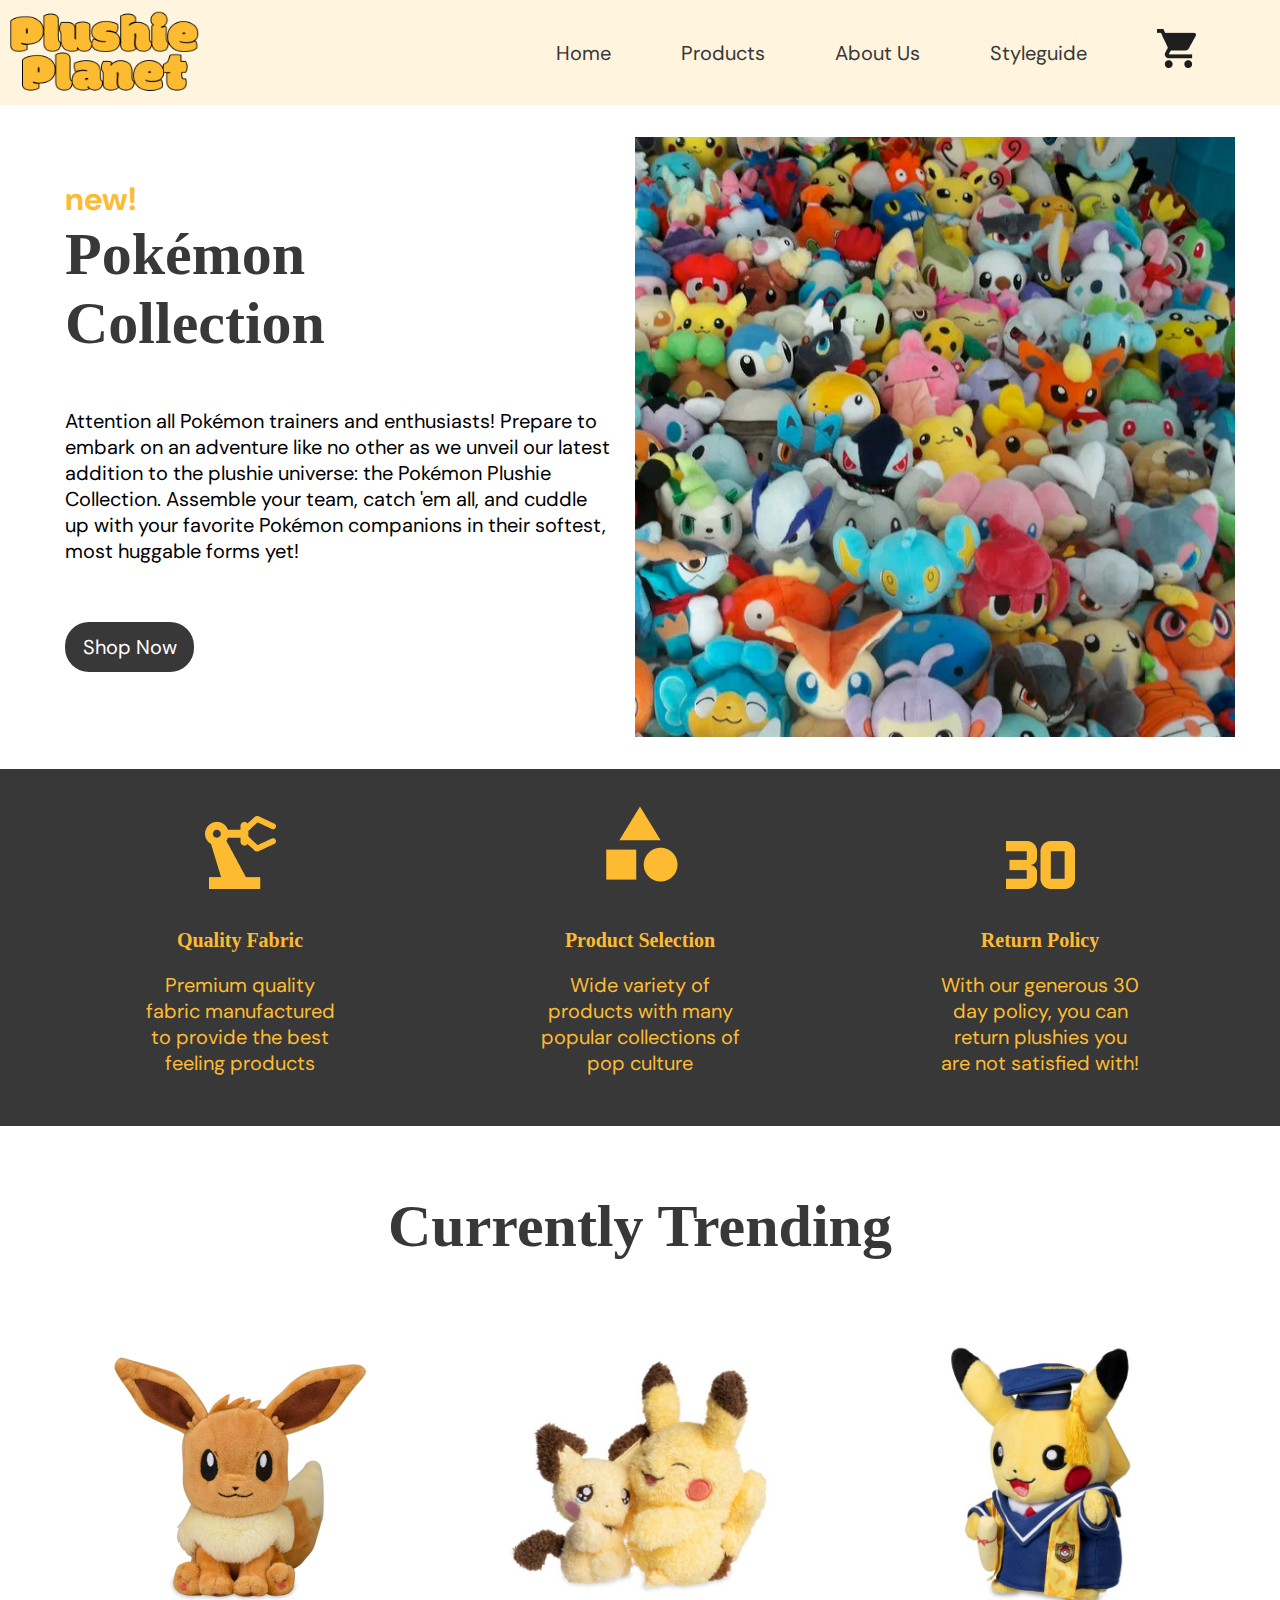
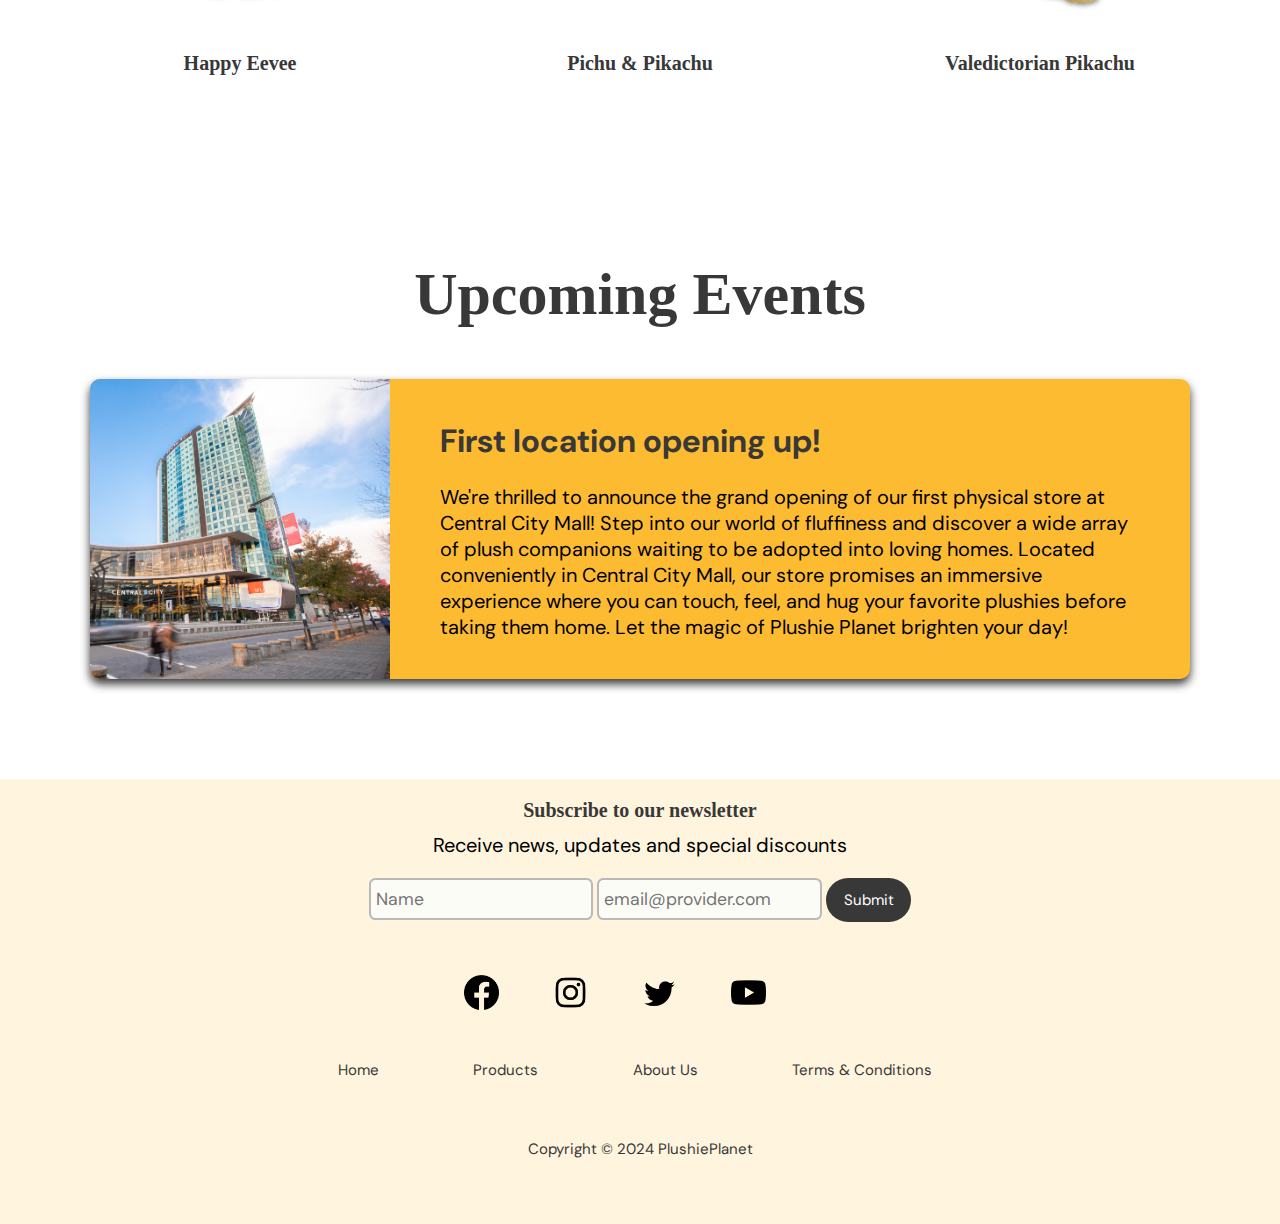
==== index.html @ fab2330e "About Page done" ====
<!DOCTYPE html>
<html lang="en">

  <head>
    <meta charset="UTF-8">
    <title>Plushie Planet</title>
    <link rel="stylesheet" href="css/styles.css">
    <link rel="preconnect" href="https://fonts.googleapis.com">
    <link rel="preconnect" href="https://fonts.gstatic.com" crossorigin>
    <link href="https://fonts.googleapis.com/css2?family=DM+Sans:ital,opsz,wght@0,9..40,100..1000;1,9..40,100..1000&display=swap" rel="stylesheet">

  </head>


  <body>
    <header>
        <nav>
          <img src="img/logo.png" style="width: 190px; height: 85px;" alt="logo" class="logo">
          <a href="index.html">Home</a>
          <a href="product.html">Products</a>
          <a href="about.html">About Us</a>
          <a href="Styleguide/index.html" target="_blank">Styleguide</a>
          <a href="cart.html"> <img src="img/cartimg.png" alt="cart"> </a>

          </nav>

    </header>

    <div class="banner">
      <div class="banner-text">
        <h1>new!</h1>
        <h2>Pokémon Collection</h2>
        <p>Attention all Pokémon trainers and enthusiasts! Prepare to embark 
            on an adventure like no other as we unveil our latest addition to 
            the plushie universe: the Pokémon Plushie Collection. Assemble your team, 
            catch 'em all, and cuddle up with your favorite Pokémon companions in 
            their softest, most huggable forms yet!</p>
        
        <a href="product.html"> Shop Now</a>
        </div>
        <img src="img/pokemon.jpg" style="width: 600px; height: 600px; object-fit: cover;object-position: 100%;" alt= "collection of plushies">
      </div>
      
      <div class="statistics">

        <div class="stat-text">
          <img src="img/machine.png" alt="machine silhouette">
          <h3> Quality Fabric </h3>
          <p>Premium quality fabric manufactured to provide the best feeling products</p>
        </div>

        <div class="stat-text">
          <img src="img/shapes.png" alt="shapes">
          <h3> Product Selection </h3>
          <p>Wide variety of products with many popular collections of pop culture</p>
        </div>

        <div class="stat-text">
          <img src="img/number.png" alt="number 30">
          <h3> Return Policy </h3>
          <p>With our generous 30 day policy, you can return plushies you are not satisfied with!</p>
        </div>

      </div>

      <div class="trend-section">
        <h2>Currently Trending</h2>
      
      <div class="trending">

        <div class="trend-prod">
          <a href=""><img src="img/P1.jpg" alt="eve plushie" style="height: 300px; width: 300px;object-fit: cover;object-position: 100%;"></a>
          <h3>Happy Eevee</h3>
        </div>

        <div class="trend-prod">
          <a href=""><img src="img/P2.jpg" alt="pikachu plushie" style="height: 300px; width: 300px;object-fit: cover;object-position: 100%;"></a>
          <h3>Pichu & Pikachu</h3>
        </div>

        <div class="trend-prod">
          <a href=""><img src="img/P3.jpg" alt="grad pika plushie" style="height: 300px; width: 300px;object-fit: cover;object-position: 100%;"></a>
          <h3>Valedictorian Pikachu</h3>
        </div>
      </div>
      </div>

      <div class="events">

        <h2>Upcoming Events</h2>

        <div class="events-section">

          <div class="event-col1">
            <img src="img/mall.jpg" alt="mall image" style="height: 300px; width: 300px; object-fit: cover;object-position: 100%;">
          </div>

          <div class="event-col2">
            <h1>First location opening up!</h1>
            <p>We're thrilled to announce the grand opening of our first physical store at Central City Mall!
               Step into our world of fluffiness and discover a wide array of plush companions waiting to be 
               adopted into loving homes. Located conveniently in Central City Mall, our store promises an 
               immersive experience where you can touch, feel, and hug your favorite plushies before taking 
               them home. Let the magic of Plushie Planet brighten your day!</p>
          </div>

      </div>

      </div>
      

      <div class="subscription">

        <div class="subscription-box">
          <div class="newsletter-headline">
            <h3>Subscribe to our newsletter</h3>
          </div>
          <div class="newsletter-subtitle">
            <p>Receive news, updates and special discounts</p>
          </div>
          <form>
            <input class="newsletter-input" type="text" placeholder="Name">
            <input class="newsletter-input newsletter-input-email" type="email" placeholder="email@provider.com">
            <a class="submit" href="#"> Submit</a>
          </form>
        </div>

      </div>

      <footer>
        <div class="footer">
          <div class="row">
          <a href="#"> <img src="img/facebook.png" alt="facebook icon" style="height: 35px; width: 35px;"> </a>
          <a href="#"> <img src="img/instagram.png" alt="instagram icon" style="height: 35px; width: 35px;"> </a>
          <a href="#"> <img src="img/twitter.png" alt="twitter icon" style="height: 35px; width: 35px;"> </a>
          <a href="#"> <img src="img/youtube.png" alt="youtube icon" style="height: 35px; width: 35px;"> </a>
          </div>
          
          <div class="row">
          <ul>
          <li><a href="index.html">Home</a></li>
          <li><a href="product.html">Products</a></li>
          <li><a href="about.html">About Us</a></li>
          <li><a href="#">Terms & Conditions</a></li>
          </ul>
          </div>
          
          <div class="row">
          <p>Copyright © 2024 PlushiePlanet</p>
          </div>
          </div>
      </footer>

  </body>  
</html>
---- css/styles.css ----
* {
    box-sizing: border-box;
  }

body {
    font-family: 'DM Sans', sans-serif;
    background-color: #ffffff;
    color: #000000;
    font-weight: regular;
    margin: auto;
    overflow-x: hidden;
  }

  html{
    scroll-behavior: smooth;
  }
  
nav{
    background-color: #FFF4DD;
    display: flex;
    flex-direction: row;
    align-items: center;
    padding: 10px;
}

.logo{
    margin-right: auto;
}

nav a{
    font-family: "DM Sans";
    font-size: 20px;
    text-decoration: none;
    color: #383838;
    padding-right: 70px;
}


nav a:hover{
    font-family: "DM Sans";
    font-size: 20px;
    text-decoration: none;
    color: #000000;
    text-decoration: underline;
    padding-right: 70px;
}

/* LANDING PAGE*/

h1{
    font-family: "DM Sans";
    color: #FDBB31;
}

h2{
    font-family: "Neue Montreal";
    font-size: 60px;
    color: #383838;
}

p{
    font-family: "DM Sans";
    font-size: 20px;
}

.banner{
    display: flex;
    justify-content: center;
    padding-top: 2rem;
    padding-bottom: 2rem;
}

.banner a{
    font-family: "DM Sans";
    font-size: 20px;
    text-decoration: none;
    color: #ffffff;
    background-color: #383838;
    padding: 0.75rem 1.1rem;
    border-radius: 1.5rem;
    transition: background-color 0.35s;
}

.banner a:hover, .banner a:focus{
    color:#383838;
    background-color: #FDBB31;
}

.banner p{
    max-width: 550px;
    padding-bottom: 50px;
}

.banner h1{
    margin-bottom: 0px;
}

.banner h2{
    max-width: 200px;
    margin-top: 0px;
}

.banner-text{
    margin: 20px;
}

/* STATISTICS */

.statistics{
    background-color: #383838;
    display: flex;
    justify-content: center;
    align-items: baseline;
    padding: 20px;
}

.statistics h3{
    font-family: "Neue Montreal";
    font-size: 20px;
    color: #FDBB31;
    text-align: center;
    padding-top: 20px;
}

.stat-text{
    justify-content: center;
    text-align: center; 
    padding-left: 100px;
    padding-right: 100px;
    padding-top: 10px;
    padding-bottom: 10px;
}

.stat-text img {
    display: block; 
    margin: auto; 
}

.statistics p{
    text-align: center;
    max-width: 200px;
    color: #FDBB31;
}

/* TRENDING PAGE */

h3{
    font-family: "Neue Montreal";
    font-size: 20px;
    color: #383838;
}

.trend-section {
    display: flex;
    flex-direction: column;
    align-items: center;
    padding-top: 1rem;
  }
  
  .trending {
    display: flex;
    justify-content: center;
    gap: 100px; 
    padding-top: 1rem;
    padding-bottom:100px;
  }
  
  .trend-prod {
    text-align: center;
    padding-bottom: 1rem;
  }

  /* EVENTS */

  .events {
    display: flex;
    flex-direction: column;
    align-items: center;
    padding-bottom: 100px;

  }

  .events-section{
    display: flex;
    flex-direction: row;
    background-color:#FDBB31;
    box-shadow: 0 5px 10px 0 #383838;
    border-radius: 10px;
    overflow:hidden;
  }

  .events h1{
    color: #383838;
  }

  .events p{
    max-width: 700px;
  }

  .event-col1{
    align-self: center;
    height: 300px;
  }

  .event-col2{
    padding-left: 50px;
    padding-right: 50px;
    align-self: center;
  }

  /* SUBSCRIPTION */
  /* Reference for this part: https://codepen.io/manor/pen/rzaEEd */

  .subscription{
    background-color: #FFF4DD;
  }

  .subscription-box{
    display: flex;
    flex-direction: column;
    align-items: center;
  }

  .subscription h3{
    padding: 0px;
    margin: 0px;

    margin-top: 20px;
    margin-bottom: 10px;
  }

  .subscription p{
    padding: 0px;
    margin: 0%;
    margin-bottom: 20px;
  }


  @media all and (max-width: 991px) {
    .newsletter-headline, .newsletter-subtitle {
      text-align: center;
    }
  }

  .subscription form{
    padding-bottom: 5px;
  }

  .newsletter-input {
  font-size: 1.1rem;
  line-height: 1.6;
  padding: 0.3rem;
  border: 2.5px solid #b9b9b9;
  border-radius: 0.4rem;
  font-family: "DM Sans", sans-serif;
  background-color: #fcfcf7;
  transition-property: border-color;
  transition-duration: 0.17s;
  transition-timing-function: ease-in;
  }

  .newsletter-input:hover {
    border-color: #fdbb31;  
  }
  
  .newsletter-input:focus, .newsletter-input:active {
    outline: #fdbb31;
    border-color: #fdbb31;
    background-color: #fff4dd;
  }

  .submit{
    font-family: "DM Sans";
    font-size: 15px;
    text-decoration: none;
    color: #ffffff;
    background-color: #383838;
    padding: 0.75rem 1.1rem;
    border-radius: 1.5rem;
    transition: background-color 0.35s;
  }

  .submit:hover, .submit:focus{
    color:#383838;
    background-color: #fdbb31;
}



  /* FOOTER */

    .footer{
    background:#FFF4DD;
    padding:30px 0px;
    font-family: 'Play', sans-serif;
    text-align:center;
    }

    .footer a, .footer p{
      font-family: "DM Sans";
      font-size: 15px;
      text-decoration: none;
      color: #383838;
      justify-content: center;
    }
    
    .footer .row{
    width:100%;
    margin:1% 0%;
    padding:0.6% 0%;
    color:#383838;
    justify-content: center;
    }
    
    .footer .row a{
    text-decoration:none;
    color:#383838;
    transition:0.5s;
    margin-right: 50px;
    }
    
    .footer .row a:hover{
    color:#000000;
    }
    
    .footer .row ul{
    width:100%;
    }
    
    .footer .row ul li{
    display:inline-block;
    margin:0px 20px;
    }
    
    .footer .row a i{
    font-size:2em;
    margin:0% 1%;
    }
    
    @media (max-width:720px){
    .footer{
    text-align:left;
    padding:5%;
    }
    .footer .row ul li{
    display:block;
    margin:10px 0px;
    text-align:left;
    }
    .footer .row a i{
    margin:0% 3%;
    }
    }
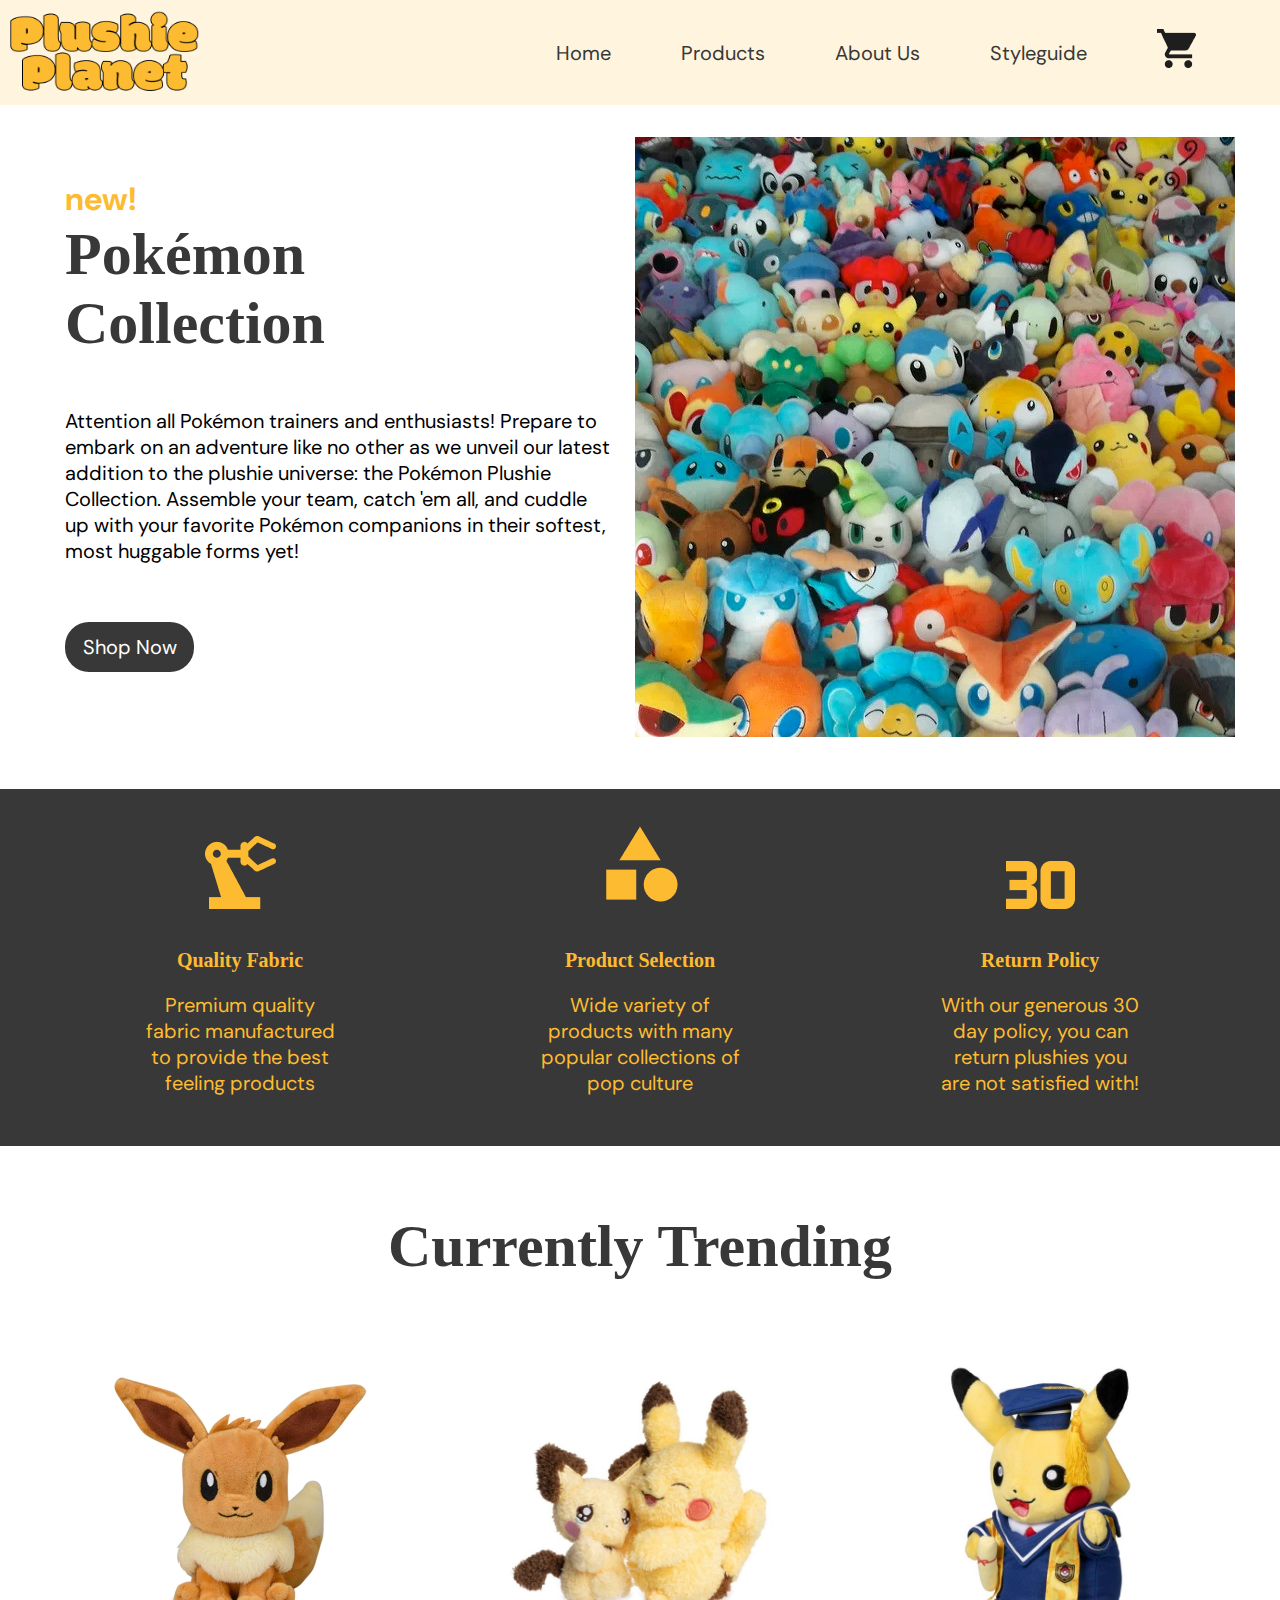
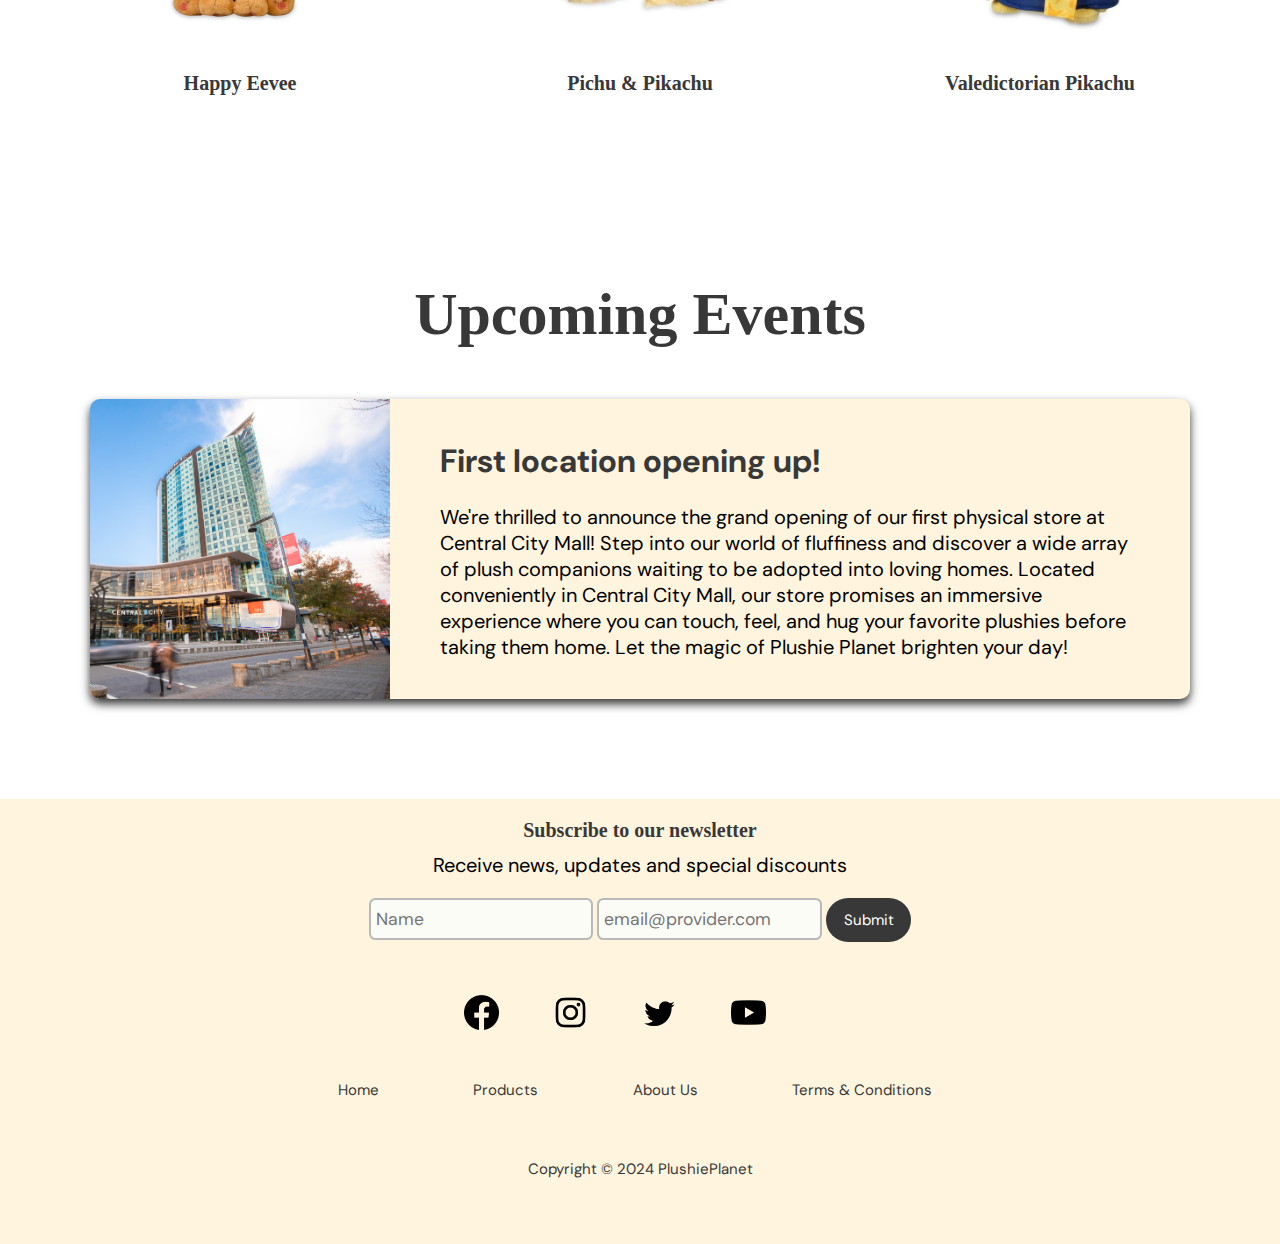
==== commit d8236bab: "Fixed Image Responsiveness" ====
--- a/index.html
+++ b/index.html
@@ -38,8 +38,11 @@
         
         <a href="product.html"> Shop Now</a>
         </div>
-        <img src="img/pokemon.jpg" style="width: 600px; height: 600px; object-fit: cover;object-position: 100%;" alt= "collection of plushies">
+        <div class="banner-img">
+        <img src="img/pokemonimg.png"  alt= "collection of plushies">
+        </div>
       </div>
+
       
       <div class="statistics">
 
--- a/css/styles.css
+++ b/css/styles.css
@@ -104,6 +104,20 @@
     margin: 20px;
 }
 
+.banner-img img {
+  max-width: 100%;
+  height: auto;
+}
+
+.banner-img {
+  max-width: 90%;
+  margin-bottom: 20px;
+  display: flex;
+  justify-content: center;
+  align-items: center; 
+}
+
+
 /* STATISTICS */
 
 .statistics{
@@ -183,7 +197,7 @@
   .events-section{
     display: flex;
     flex-direction: row;
-    background-color:#FDBB31;
+    background-color:#FFF4DD;
     box-shadow: 0 5px 10px 0 #383838;
     border-radius: 10px;
     overflow:hidden;
@@ -352,9 +366,76 @@
     }
     }
 
-
-
-
-
-
-
+    /* THANKS */
+
+    .Thanks{
+      display: flex;
+      flex-wrap: wrap;
+      align-items: center;
+      flex-direction: column;
+    }
+
+    .keepshop{
+      font-family: "DM Sans";
+      font-size: 20px;
+      text-decoration: none;
+      color: #ffffff;
+      background-color: #383838;
+      padding: 0.75rem 1.1rem;
+      border-radius: 1.5rem;
+      transition: background-color 0.35s;
+    }
+
+    .thank-button{
+      margin-top: 20px;
+    }
+
+    .Thanks h1{
+      margin-top: 0px;
+    }
+
+    .Thanks h2{
+      margin-bottom: 3rem;
+      margin-top: 15rem;
+    }
+  
+    .keepshop:hover, .keepshop:focus{
+      color:#383838;
+      background-color: #fdbb31;
+  }
+
+
+  /* RESPONSIVENESS */
+
+  @media screen and (max-width: 900px) {
+    .banner {
+      flex-direction: column;
+      align-items: center;
+    }
+  
+    .banner-img {
+      max-width: 90%;
+      height: auto; 
+    }
+  
+    .banner-text {
+      text-align: center;
+    }
+
+    .banner h2{
+      max-width: none;
+    }
+  
+    .banner h1, .banner h2, .banner p {
+      text-align: center;
+    }
+
+
+  }
+
+
+
+
+
+
+
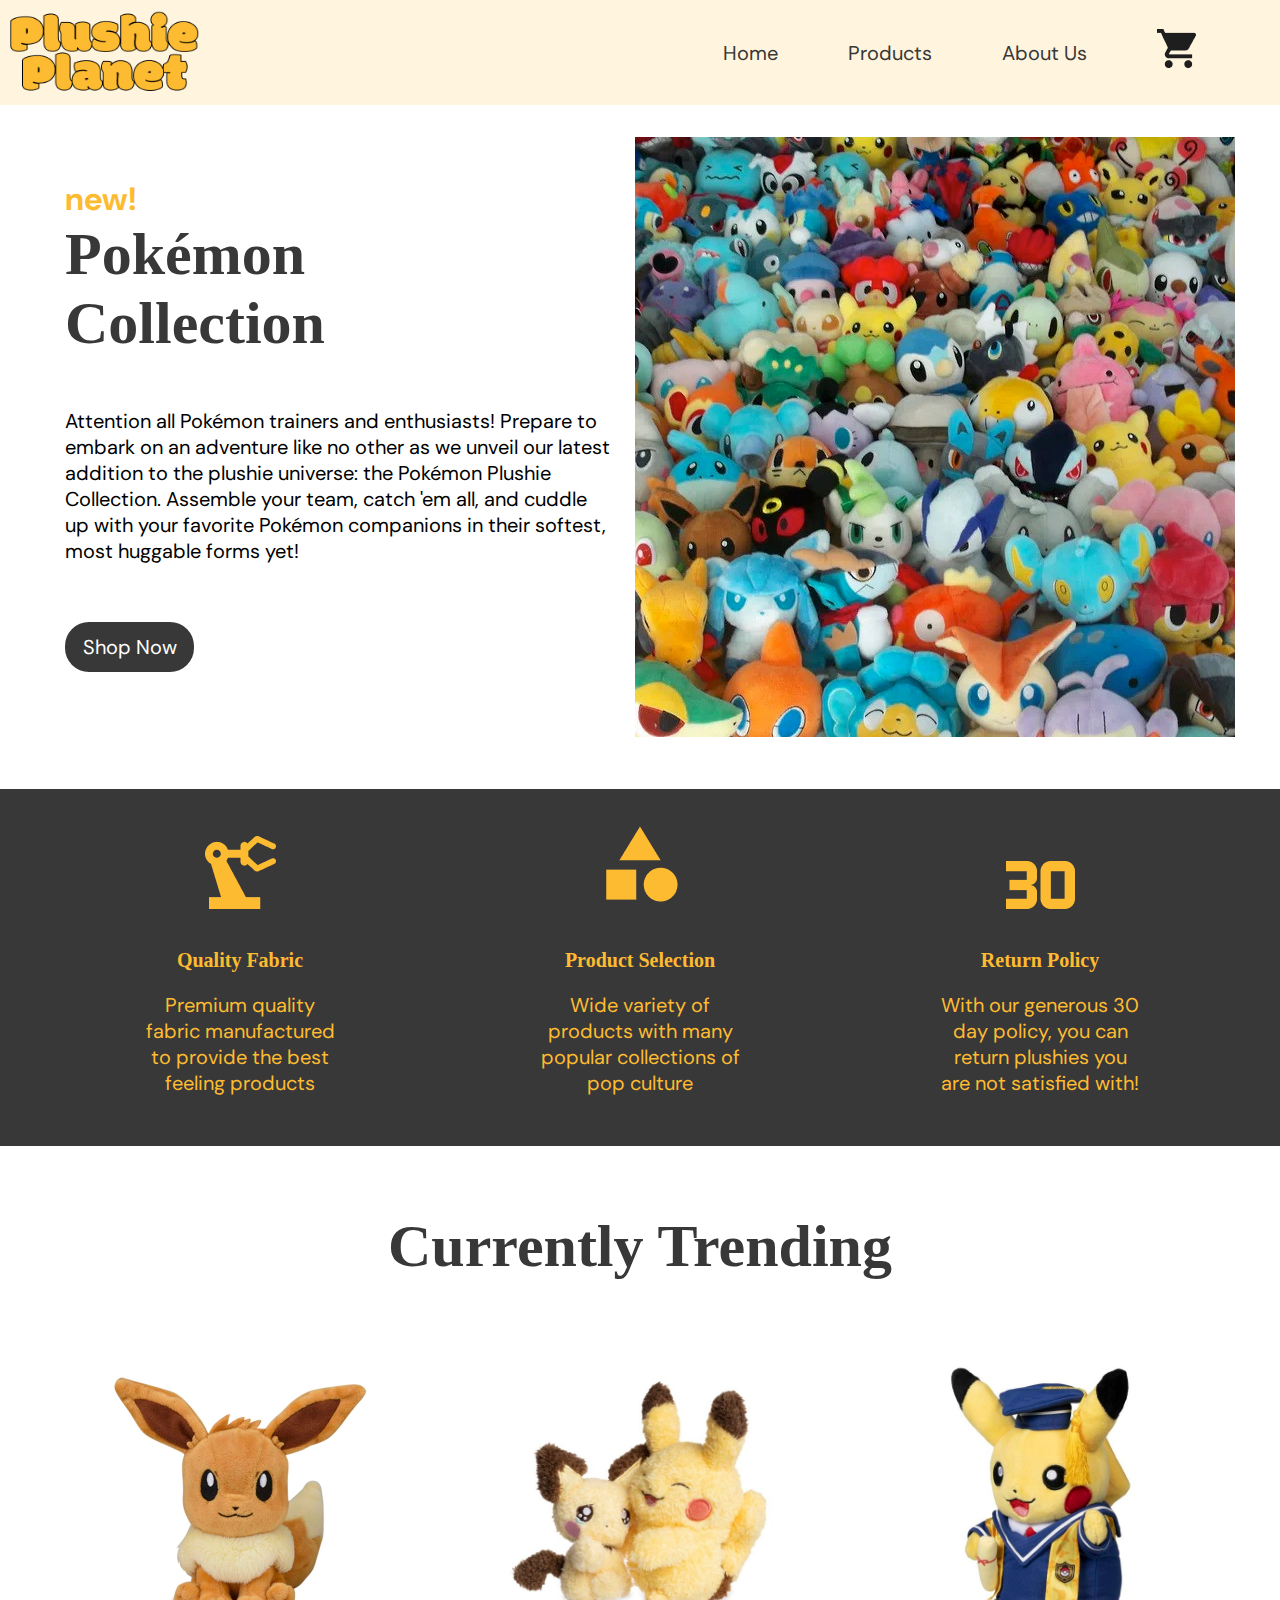
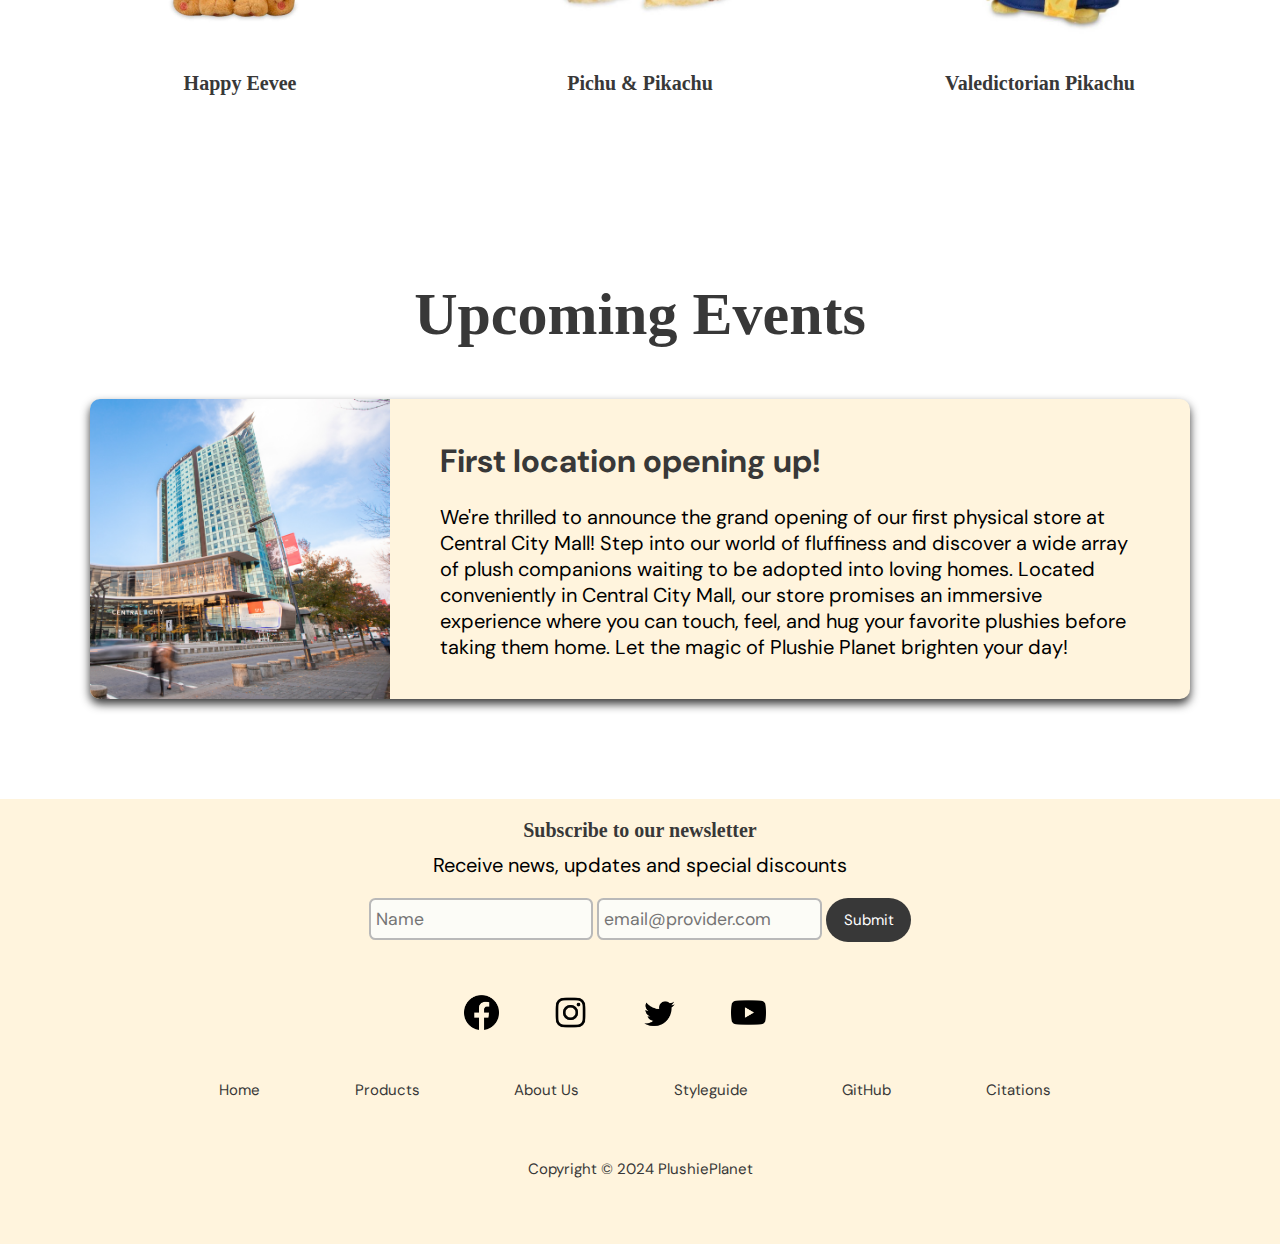
==== commit f8d08343: "Nav Bar and Footer" ====
--- a/index.html
+++ b/index.html
@@ -19,7 +19,6 @@
           <a href="index.html">Home</a>
           <a href="product.html">Products</a>
           <a href="about.html">About Us</a>
-          <a href="Styleguide/index.html" target="_blank">Styleguide</a>
           <a href="cart.html"> <img src="img/cartimg.png" alt="cart"> </a>
 
           </nav>
@@ -144,7 +143,9 @@
           <li><a href="index.html">Home</a></li>
           <li><a href="product.html">Products</a></li>
           <li><a href="about.html">About Us</a></li>
-          <li><a href="#">Terms & Conditions</a></li>
+          <li><a href="Styleguide/index.html" target="_blank">Styleguide</a></li>
+          <li><a href="https://github.com/anmolsek/PlushiePlanet" target="_blank">GitHub</a></li>
+          <li><a href="#" target="_blank">Citations</a></li>
           </ul>
           </div>
           
--- a/css/styles.css
+++ b/css/styles.css
@@ -167,6 +167,7 @@
 .trend-section {
     display: flex;
     flex-direction: column;
+    flex-wrap: wrap;
     align-items: center;
     padding-top: 1rem;
   }
@@ -174,6 +175,7 @@
   .trending {
     display: flex;
     justify-content: center;
+    flex-wrap: wrap;
     gap: 100px; 
     padding-top: 1rem;
     padding-bottom:100px;
@@ -189,7 +191,9 @@
   .events {
     display: flex;
     flex-direction: column;
+    flex-wrap: wrap;
     align-items: center;
+    justify-content: center;
     padding-bottom: 100px;
 
   }
@@ -197,6 +201,8 @@
   .events-section{
     display: flex;
     flex-direction: row;
+    flex-wrap: wrap;
+    justify-content: center;
     background-color:#FFF4DD;
     box-shadow: 0 5px 10px 0 #383838;
     border-radius: 10px;
@@ -334,6 +340,7 @@
     }
     
     .footer .row a:hover{
+    text-decoration: underline;
     color:#000000;
     }
     
@@ -430,12 +437,36 @@
       text-align: center;
     }
 
-
-  }
-
-
-
-
-
-
-
+    .statistics{
+      flex-direction: column;
+      align-items: center;
+    }
+
+    .trend-section {
+      flex-direction: column;
+      align-items: center;
+
+    }
+
+    .trend-section h2{
+      text-align: center;
+    }
+
+    .events h2, .events p{
+      text-align: center;
+    }
+
+    .events{
+      flex-direction: column;
+      align-items: center;
+    }
+
+
+  }
+
+
+
+
+
+
+
